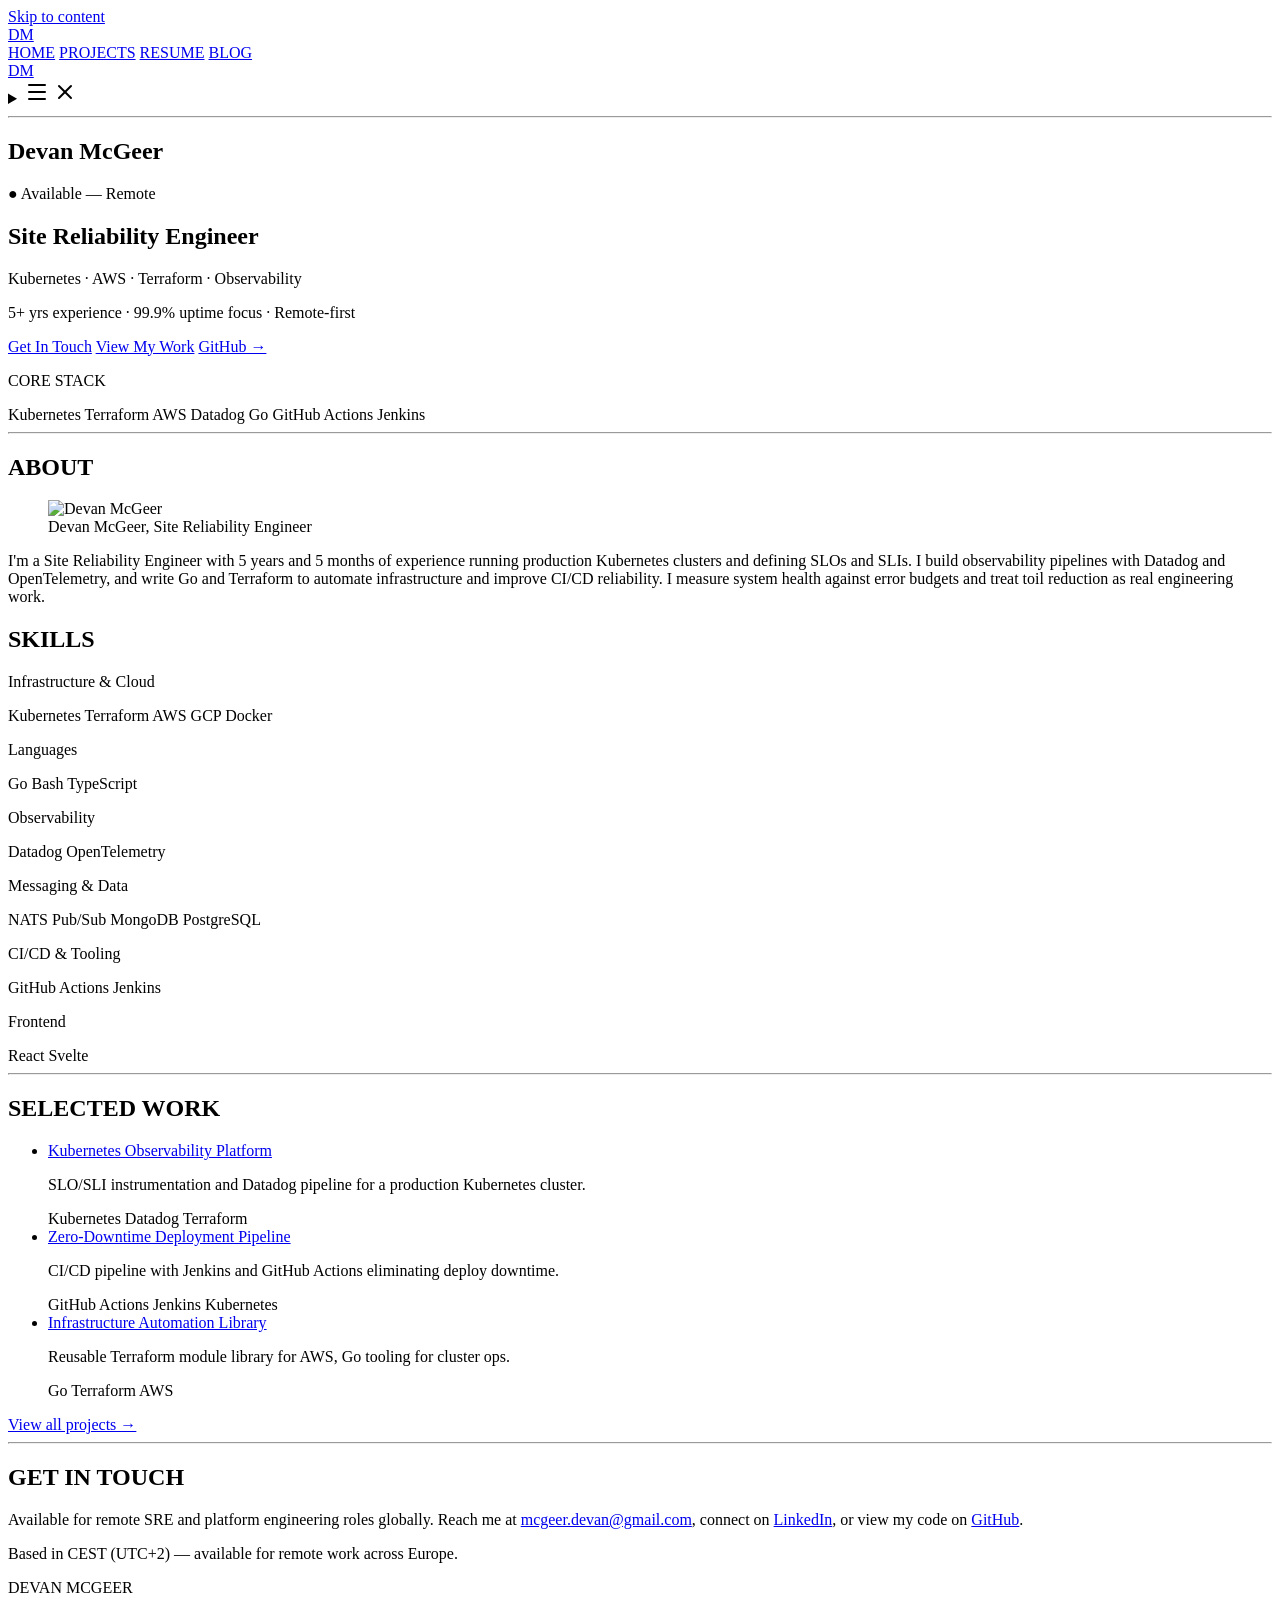
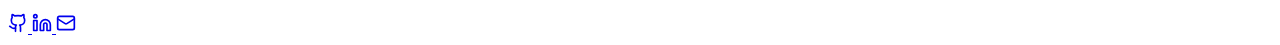
==== index.html @ 58bfe899 "Add mise static-site guardrails" ====
<!doctype html>
<html lang="en">
<head>
  <meta charset="UTF-8">
  <meta name="viewport" content="width=device-width, initial-scale=1.0">
  <meta http-equiv="Content-Security-Policy" content="default-src 'self'; script-src 'self'; style-src 'self'; font-src 'self'; img-src 'self' data: https://mcgeer.dev; connect-src 'self'; frame-src 'none'; object-src 'none'; base-uri 'self'; form-action 'self'">
  <title>Devan McGeer — Site Reliability Engineer</title>
  <meta name="description" content="Site Reliability Engineer with over 5 years of experience in Kubernetes, Terraform, Go, and AWS. Building observability pipelines, automating infrastructure, and improving CI/CD reliability for production systems.">
  <link rel="canonical" href="https://mcgeer.dev/">
  <meta property="og:title" content="Devan McGeer — Site Reliability Engineer">
  <meta property="og:description" content="Devan McGeer — Site Reliability Engineer based in South Africa. 5+ years experience in Kubernetes, Terraform, AWS, Datadog, and Go. Available for remote work globally.">
  <meta property="og:image" content="https://mcgeer.dev/og-image.png">
  <meta property="og:url" content="https://mcgeer.dev/">
  <meta property="og:type" content="website">
  <meta name="twitter:card" content="summary_large_image">
  <meta name="author" content="Devan McGeer">
  <meta name="robots" content="index, follow">
  <meta name="geo.region" content="ZA">
  <meta name="geo.placename" content="South Africa">
  <meta name="theme-color" content="#f9f8f5">
  <link rel="sitemap" type="application/xml" title="Sitemap" href="/sitemap.xml">
  <link rel="icon" type="image/svg+xml" href="/favicon.svg">
  <link rel="preload" href="/fonts/ibm-plex-mono-400.woff2" as="font" type="font/woff2" crossorigin>
  <link rel="preload" href="/fonts/ibm-plex-mono-700.woff2" as="font" type="font/woff2" crossorigin>
  <link rel="preload" href="/fonts/lexend-zetta-400.woff2" as="font" type="font/woff2" crossorigin>
  <link rel="stylesheet" href="/style.css">
  <script type="application/ld+json">
{
  "@context": "https://schema.org",
  "@type": "Person",
  "name": "Devan McGeer",
  "jobTitle": "Site Reliability Engineer",
  "url": "https://mcgeer.dev",
  "email": "mcgeer.devan@gmail.com",
  "image": "https://mcgeer.dev/assets/headshot.webp",
  "sameAs": [
    "https://github.com/McGeerDev",
    "https://www.linkedin.com/in/devan-mcgeer/"
  ],
  "description": "Site Reliability Engineer with over 5 years of experience in Kubernetes, Terraform, Go, and AWS. Specialising in observability, CI/CD reliability, and infrastructure automation.",
  "knowsAbout": ["Kubernetes", "Terraform", "AWS", "GCP", "Docker", "Go", "Datadog", "OpenTelemetry", "GitHub Actions", "Jenkins", "Site Reliability Engineering", "Infrastructure as Code", "Observability"],
  "address": {
    "@type": "PostalAddress",
    "addressCountry": "ZA"
  }
}
</script>
  <script type="application/ld+json">
{
  "@context": "https://schema.org",
  "@type": "WebSite",
  "name": "Devan McGeer — Site Reliability Engineer",
  "url": "https://mcgeer.dev"
}
</script>
</head>
<body>
  <a href="#main" class="skip-link">Skip to content</a>
  <div class="site">
    <div class="container">

      <header class="site-header">
        <!-- Desktop nav -->
        <nav class="nav-desktop" aria-label="Main navigation">
          <a href="/" class="nav-logo">DM</a>
          <div class="nav-links">
            <a href="/" class="nav-link active">HOME</a>
            <a href="/projects/" class="nav-link">PROJECTS</a>
            <a href="/resume/" class="nav-link">RESUME</a>
            <a href="/blog/" class="nav-link">BLOG</a>
          </div>
        </nav>
        <!-- Mobile nav -->
        <div class="nav-mobile">
          <a href="/" class="nav-logo">DM</a>
          <details class="nav-disclosure">
            <summary aria-label="Toggle navigation">
              <svg class="icon-open" xmlns="http://www.w3.org/2000/svg" width="24" height="24" viewBox="0 0 24 24" fill="none" stroke="currentColor" stroke-width="2" stroke-linecap="round" stroke-linejoin="round" aria-hidden="true"><path d="M4 5h16"/><path d="M4 12h16"/><path d="M4 19h16"/></svg>
              <svg class="icon-close" xmlns="http://www.w3.org/2000/svg" width="24" height="24" viewBox="0 0 24 24" fill="none" stroke="currentColor" stroke-width="2" stroke-linecap="round" stroke-linejoin="round" aria-hidden="true"><path d="M18 6 6 18"/><path d="m6 6 12 12"/></svg>
            </summary>
            <nav class="nav-mobile-menu" aria-label="Main navigation">
              <a href="/" class="nav-mobile-link active">HOME</a>
              <a href="/projects/" class="nav-mobile-link">PROJECTS</a>
              <a href="/resume/" class="nav-mobile-link">RESUME</a>
              <a href="/blog/" class="nav-mobile-link">BLOG</a>
            </nav>
          </details>
        </div>
      </header>

      <hr>

      <main id="main">

        <!-- Hero -->
        <section class="hero hero-layout" id="intro" aria-label="Introduction">
          <div class="hero-content-grid">
            <div class="hero-left">
              <h1>Devan McGeer</h1>
              <span class="avail-badge">&#x25cf; Available — Remote</span>
              <h2 class="hero-subtitle">Site Reliability Engineer</h2>
              <p class="hero-tagline">Kubernetes · AWS · Terraform · Observability</p>
              <p class="hero-stats">5+ yrs experience&nbsp;·&nbsp;99.9% uptime focus&nbsp;·&nbsp;Remote-first</p>
              <div class="hero-actions">
                <a href="mailto:mcgeer.devan@gmail.com" class="hero-cta">Get In Touch</a>
                <a href="/projects/" class="hero-cta hero-cta--secondary">View My Work</a>
                <a href="https://github.com/McGeerDev" target="_blank" rel="noopener noreferrer" class="hero-cta hero-cta--ghost">GitHub &#8594;</a>
              </div>
            </div>
            <div class="hero-right">
              <div class="hero-stack-panel">
                <p class="hero-stack-label">CORE STACK</p>
                <div class="hero-stack-chips">
                  <span class="pill">Kubernetes</span>
                  <span class="pill">Terraform</span>
                  <span class="pill">AWS</span>
                  <span class="pill">Datadog</span>
                  <span class="pill">Go</span>
                  <span class="pill">GitHub Actions</span>
                  <span class="pill">Jenkins</span>
                </div>
              </div>
            </div>
          </div>
        </section>

        <hr>

        <!-- Home Content: About + Skills -->
        <div class="home-content">
          <div class="two-col-grid">

            <!-- About -->
            <section id="about" aria-labelledby="about-heading">
              <h2 id="about-heading" class="section-heading">ABOUT</h2>
              <figure>
                <img
                  src="/assets/headshot.webp"
                  srcset="/assets/headshot-1x.webp 144w, /assets/headshot.webp 216w"
                  sizes="144px"
                  alt="Devan McGeer"
                  width="216"
                  height="216"
                  class="headshot"
                  loading="lazy"
                >
                <figcaption class="sr-only">Devan McGeer, Site Reliability Engineer</figcaption>
              </figure>
              <p class="about-bio">I'm a Site Reliability Engineer with 5 years and 5 months of experience running production Kubernetes clusters and defining SLOs and SLIs. I build observability pipelines with Datadog and OpenTelemetry, and write Go and Terraform to automate infrastructure and improve CI/CD reliability. I measure system health against error budgets and treat toil reduction as real engineering work.</p>
            </section>

            <!-- Skills -->
            <section id="skills" aria-labelledby="skills-heading">
              <h2 id="skills-heading" class="section-heading skills-heading">SKILLS</h2>
              <div class="skill-groups">

                <div>
                  <p class="skill-category">Infrastructure &amp; Cloud</p>
                  <div class="skill-chips">
                    <span class="pill">Kubernetes</span>
                    <span class="pill">Terraform</span>
                    <span class="pill">AWS</span>
                    <span class="pill">GCP</span>
                    <span class="pill">Docker</span>
                  </div>
                </div>

                <div>
                  <p class="skill-category">Languages</p>
                  <div class="skill-chips">
                    <span class="pill">Go</span>
                    <span class="pill">Bash</span>
                    <span class="pill">TypeScript</span>
                  </div>
                </div>

                <div>
                  <p class="skill-category">Observability</p>
                  <div class="skill-chips">
                    <span class="pill">Datadog</span>
                    <span class="pill">OpenTelemetry</span>
                  </div>
                </div>

                <div>
                  <p class="skill-category">Messaging &amp; Data</p>
                  <div class="skill-chips">
                    <span class="pill">NATS</span>
                    <span class="pill">Pub/Sub</span>
                    <span class="pill">MongoDB</span>
                    <span class="pill">PostgreSQL</span>
                  </div>
                </div>

                <div>
                  <p class="skill-category">CI/CD &amp; Tooling</p>
                  <div class="skill-chips">
                    <span class="pill">GitHub Actions</span>
                    <span class="pill">Jenkins</span>
                  </div>
                </div>

                <div>
                  <p class="skill-category">Frontend</p>
                  <div class="skill-chips">
                    <span class="pill">React</span>
                    <span class="pill">Svelte</span>
                  </div>
                </div>

              </div>
            </section>

          </div>
        </div>

        <hr>

        <!-- Selected Work -->
        <section id="selected-work" aria-labelledby="selected-work-heading" class="projects-teaser-section">
          <h2 id="selected-work-heading" class="section-heading">SELECTED WORK</h2>
          <ul class="projects-teaser-list">
            <li class="projects-teaser-item">
              <a href="/projects/" class="projects-teaser-title">Kubernetes Observability Platform</a>
              <p class="projects-teaser-desc">SLO/SLI instrumentation and Datadog pipeline for a production Kubernetes cluster.</p>
              <div class="projects-teaser-chips">
                <span class="pill">Kubernetes</span>
                <span class="pill">Datadog</span>
                <span class="pill">Terraform</span>
              </div>
            </li>
            <li class="projects-teaser-item">
              <a href="/projects/" class="projects-teaser-title">Zero-Downtime Deployment Pipeline</a>
              <p class="projects-teaser-desc">CI/CD pipeline with Jenkins and GitHub Actions eliminating deploy downtime.</p>
              <div class="projects-teaser-chips">
                <span class="pill">GitHub Actions</span>
                <span class="pill">Jenkins</span>
                <span class="pill">Kubernetes</span>
              </div>
            </li>
            <li class="projects-teaser-item">
              <a href="/projects/" class="projects-teaser-title">Infrastructure Automation Library</a>
              <p class="projects-teaser-desc">Reusable Terraform module library for AWS, Go tooling for cluster ops.</p>
              <div class="projects-teaser-chips">
                <span class="pill">Go</span>
                <span class="pill">Terraform</span>
                <span class="pill">AWS</span>
              </div>
            </li>
          </ul>
          <a href="/projects/" class="projects-view-all">View all projects &#8594;</a>
        </section>

        <hr>

        <!-- Contact -->
        <section id="contact" aria-labelledby="contact-heading" class="contact-section">
          <h2 id="contact-heading">GET IN TOUCH</h2>
          <p>Available for remote SRE and platform engineering roles globally. Reach me at <a href="mailto:mcgeer.devan@gmail.com">mcgeer.devan@gmail.com</a>, connect on <a href="https://www.linkedin.com/in/devan-mcgeer/" rel="noopener noreferrer" target="_blank">LinkedIn</a>, or view my code on <a href="https://github.com/McGeerDev" target="_blank" rel="noopener noreferrer">GitHub</a>.</p>
          <p class="contact-location">Based in CEST (UTC+2) &mdash; available for remote work across Europe.</p>
        </section>
      </main>

      <footer class="site-footer">
        <p class="footer-name">DEVAN MCGEER</p>
        <div class="footer-links">
          <a href="https://github.com/McGeerDev" target="_blank" rel="noopener noreferrer" aria-label="GitHub" class="footer-link">
            <svg xmlns="http://www.w3.org/2000/svg" width="20" height="20" viewBox="0 0 24 24" fill="none" stroke="currentColor" stroke-width="2" stroke-linecap="round" stroke-linejoin="round" aria-hidden="true"><path d="M15 22v-4a4.8 4.8 0 0 0-1-3.5c3 0 6-2 6-5.5.08-1.25-.27-2.48-1-3.5.28-1.15.28-2.35 0-3.5 0 0-1 0-3 1.5-2.64-.5-5.36-.5-8 0C6 2 5 2 5 2c-.3 1.15-.3 2.35 0 3.5A5.403 5.403 0 0 0 4 9c0 3.5 3 5.5 6 5.5-.39.49-.68 1.05-.85 1.65-.17.6-.22 1.23-.15 1.85v4"/><path d="M9 18c-4.51 2-5-2-7-2"/></svg>
          </a>
          <a href="https://www.linkedin.com/in/devan-mcgeer/" target="_blank" rel="noopener noreferrer" aria-label="LinkedIn" class="footer-link">
            <svg xmlns="http://www.w3.org/2000/svg" width="20" height="20" viewBox="0 0 24 24" fill="none" stroke="currentColor" stroke-width="2" stroke-linecap="round" stroke-linejoin="round" aria-hidden="true"><path d="M16 8a6 6 0 0 1 6 6v7h-4v-7a2 2 0 0 0-2-2 2 2 0 0 0-2 2v7h-4v-7a6 6 0 0 1 6-6z"/><rect width="4" height="12" x="2" y="9"/><circle cx="4" cy="4" r="2"/></svg>
          </a>
          <a href="mailto:mcgeer.devan@gmail.com" aria-label="Email" class="footer-link">
            <svg xmlns="http://www.w3.org/2000/svg" width="20" height="20" viewBox="0 0 24 24" fill="none" stroke="currentColor" stroke-width="2" stroke-linecap="round" stroke-linejoin="round" aria-hidden="true"><path d="m22 7-8.991 5.727a2 2 0 0 1-2.009 0L2 7"/><rect x="2" y="4" width="20" height="16" rx="2"/></svg>
          </a>
        </div>
      </footer>

    </div>
  </div>
</body>
</html>
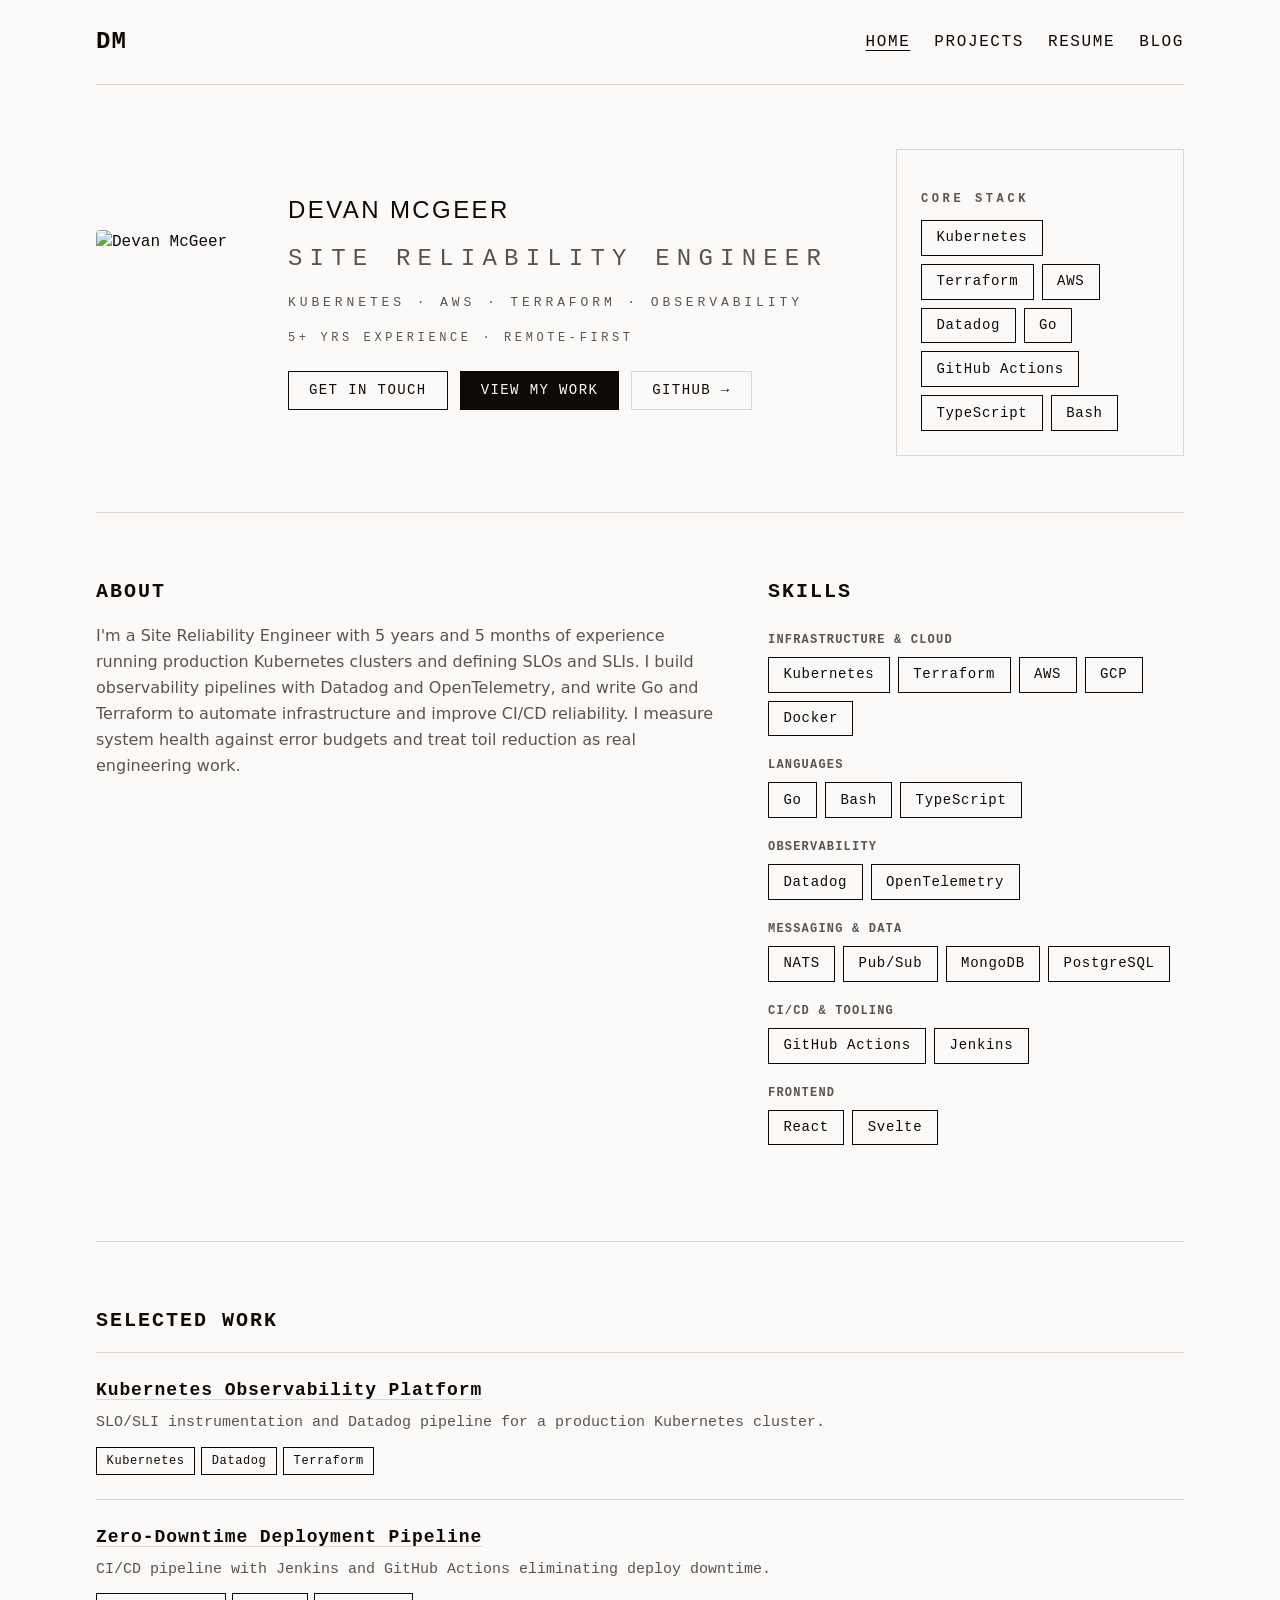
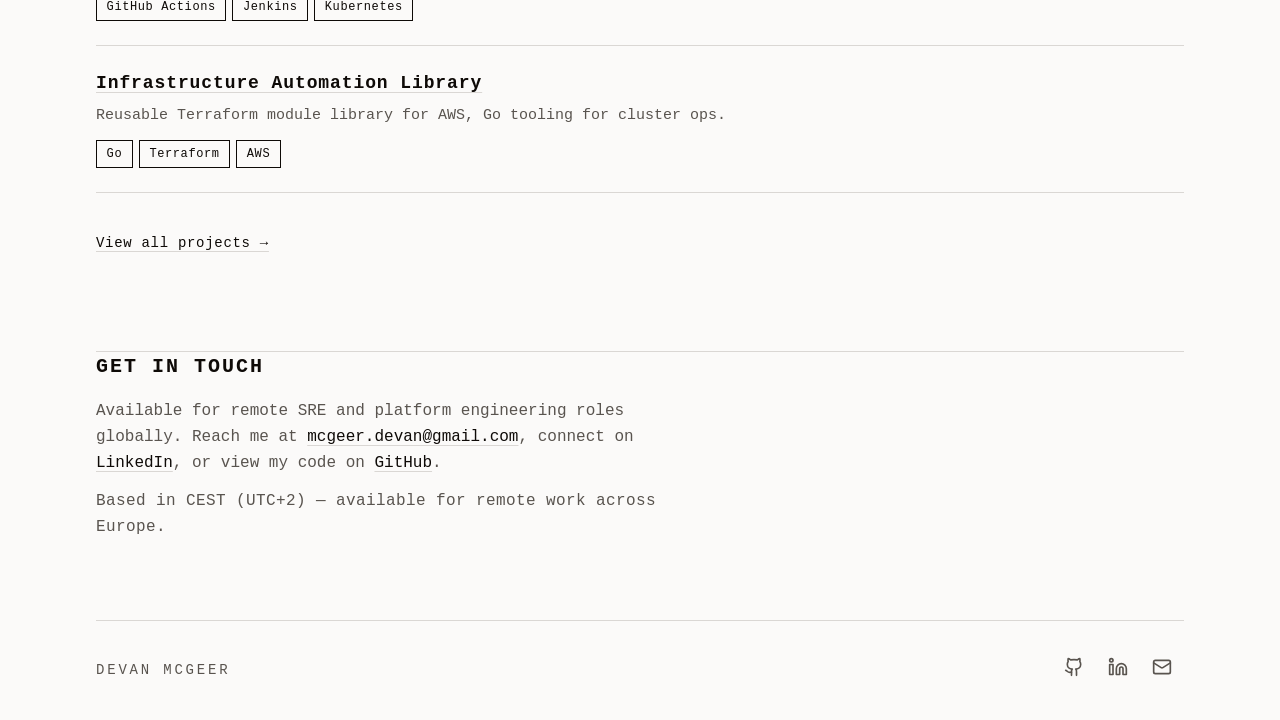
==== commit 843617a1: "Update portfolio hero and project stack" ====
--- a/index.html
+++ b/index.html
@@ -95,12 +95,25 @@
         <!-- Hero -->
         <section class="hero hero-layout" id="intro" aria-label="Introduction">
           <div class="hero-content-grid">
+            <figure class="hero-headshot">
+              <img
+                src="/assets/headshot.webp"
+                srcset="/assets/headshot-1x.webp 144w, /assets/headshot.webp 216w"
+                sizes="(min-width: 64rem) 144px, 144px"
+                alt="Devan McGeer"
+                width="216"
+                height="216"
+                class="headshot hero-image"
+                loading="eager"
+                fetchpriority="high"
+              >
+              <figcaption class="sr-only">Devan McGeer, Site Reliability Engineer</figcaption>
+            </figure>
             <div class="hero-left">
               <h1>Devan McGeer</h1>
-              <span class="avail-badge">&#x25cf; Available — Remote</span>
               <h2 class="hero-subtitle">Site Reliability Engineer</h2>
               <p class="hero-tagline">Kubernetes · AWS · Terraform · Observability</p>
-              <p class="hero-stats">5+ yrs experience&nbsp;·&nbsp;99.9% uptime focus&nbsp;·&nbsp;Remote-first</p>
+              <p class="hero-stats">5+ yrs experience&nbsp;·&nbsp;Remote-first</p>
               <div class="hero-actions">
                 <a href="mailto:mcgeer.devan@gmail.com" class="hero-cta">Get In Touch</a>
                 <a href="/projects/" class="hero-cta hero-cta--secondary">View My Work</a>
@@ -117,7 +130,8 @@
                   <span class="pill">Datadog</span>
                   <span class="pill">Go</span>
                   <span class="pill">GitHub Actions</span>
-                  <span class="pill">Jenkins</span>
+                  <span class="pill">TypeScript</span>
+                  <span class="pill">Bash</span>
                 </div>
               </div>
             </div>
@@ -133,19 +147,6 @@
             <!-- About -->
             <section id="about" aria-labelledby="about-heading">
               <h2 id="about-heading" class="section-heading">ABOUT</h2>
-              <figure>
-                <img
-                  src="/assets/headshot.webp"
-                  srcset="/assets/headshot-1x.webp 144w, /assets/headshot.webp 216w"
-                  sizes="144px"
-                  alt="Devan McGeer"
-                  width="216"
-                  height="216"
-                  class="headshot"
-                  loading="lazy"
-                >
-                <figcaption class="sr-only">Devan McGeer, Site Reliability Engineer</figcaption>
-              </figure>
               <p class="about-bio">I'm a Site Reliability Engineer with 5 years and 5 months of experience running production Kubernetes clusters and defining SLOs and SLIs. I build observability pipelines with Datadog and OpenTelemetry, and write Go and Terraform to automate infrastructure and improve CI/CD reliability. I measure system health against error budgets and treat toil reduction as real engineering work.</p>
             </section>
 
--- a/style.css
+++ b/style.css
@@ -0,0 +1,5 @@
+@font-face{font-family:'IBM Plex Mono';font-style:normal;font-weight:400;font-display:swap;src:local('IBM Plex Mono'),url('/fonts/ibm-plex-mono-400.woff2') format('woff2');unicode-range:U+0020-007E,U+00A0-00FF,U+2013,U+2014}@font-face{font-family:'IBM Plex Mono';font-style:normal;font-weight:700;font-display:swap;src:local('IBM Plex Mono Bold'),url('/fonts/ibm-plex-mono-700.woff2') format('woff2');unicode-range:U+0020-007E,U+00A0-00FF,U+2013,U+2014}@font-face{font-family:'Lexend Zetta';font-style:normal;font-weight:400;font-display:swap;src:local('Lexend Zetta'),url('/fonts/lexend-zetta-400.woff2') format('woff2');unicode-range:U+0020,U+0021,U+0022,U+0023,U+0026,U+0027,U+002B,U+002C,U+002D,U+002E,U+002F,U+0030-U+0039,U+003A,U+003B,U+003C,U+003D,U+003E,U+0040,U+0041-U+0058,U+005F,U+0061-U+007A,U+2013,U+2014}:root{--font-display:'Lexend Zetta',sans-serif;--font-body:'IBM Plex Mono',monospace;--color-background:oklch(0.985 0.002 80);--color-foreground:oklch(0.15 0.01 70);--color-muted-fg:oklch(0.45 0.01 70);--color-border:oklch(0.88 0.005 70)}*,*::before,*::after{box-sizing:border-box}html{font-size:100%}body{margin:0;font-family:var(--font-body);font-size:1rem;line-height:1.5;background-color:var(--color-background);color:var(--color-foreground);-webkit-font-smoothing:antialiased;-moz-osx-font-smoothing:grayscale}h1,h2,h3,h4,h5,h6{margin:0;font-weight:inherit}p{margin:0}a{color:inherit;text-decoration:none}ul{margin:0;padding:0;list-style:none}img{display:block;max-width:100%}.site{display:flex;flex-direction:column;min-height:100vh}.container{display:flex;flex-direction:column;flex:1;width:100%;max-width:72rem;margin-inline:auto;padding-inline:1rem}@media (min-width:40rem){.container{padding-inline:1.5rem}}@media (min-width:64rem){.container{padding-inline:2rem}}main{flex:1}.skip-link{position:absolute;left:-9999px;top:1rem}.skip-link:focus{left:1rem;z-index:50;background-color:var(--color-foreground);color:var(--color-background);padding:0.5rem 1rem}.site-header{padding-block:1.5rem}.nav-desktop{display:none;align-items:center;justify-content:space-between}@media (min-width:48rem){.nav-desktop{display:flex}}.nav-logo{font-size:1.5rem;font-weight:700;letter-spacing:0.05em}.nav-links{display:flex;gap:1.5rem}.nav-link{letter-spacing:0.1em;transition:color 150ms}.nav-link:hover{color:var(--color-muted-fg)}.nav-link:focus-visible{outline:2px solid var(--color-foreground);outline-offset:4px}.nav-link.active{text-decoration:underline;text-decoration-color:var(--color-foreground);text-underline-offset:4px}.nav-mobile{display:flex;align-items:center;justify-content:space-between}@media (min-width:48rem){.nav-mobile{display:none}}.nav-disclosure{position:relative}.nav-disclosure>summary{list-style:none;cursor:pointer;display:flex;align-items:center}.nav-disclosure>summary::-webkit-details-marker{display:none}.icon-close{display:none}.nav-disclosure[open] .icon-open{display:none}.nav-disclosure[open] .icon-close{display:block}.nav-mobile-menu{display:flex;flex-direction:column;border-top:1px solid var(--color-border);padding-top:1rem;margin-top:0.25rem}.nav-mobile-link{padding-block:0.75rem;font-size:1rem;text-transform:uppercase;letter-spacing:0.1em;transition:color 150ms}.nav-mobile-link:hover{color:var(--color-muted-fg)}.nav-mobile-link:focus-visible{outline:2px solid var(--color-foreground);outline-offset:4px}.nav-mobile-link.active{font-weight:700}hr{border:none;border-top:1px solid var(--color-border);margin:0}.hero{padding-top:2.5rem;padding-bottom:2.5rem}@media (min-width:40rem){.hero{padding-top:4rem;padding-bottom:3.5rem}}.hero h1{font-family:var(--font-display);font-size:clamp(2.5rem,5vw+1rem,5rem);font-weight:300;line-height:1.25;text-transform:uppercase;letter-spacing:0.1em}.hero p{margin-top:1rem;font-size:clamp(1rem,2vw+0.25rem,1.5rem);text-transform:uppercase;letter-spacing:0.3em;color:var(--color-muted-fg)}.page-title{padding-top:2.5rem;padding-bottom:1.5rem}@media (min-width:40rem){.page-title{padding-top:3.5rem;padding-bottom:2rem}}.page-title h1{font-family:var(--font-display);font-size:clamp(1.5rem,3vw+0.5rem,2.5rem);font-weight:300;text-transform:uppercase;letter-spacing:0.1em}.two-col-grid{display:grid;grid-template-columns:1fr;gap:3rem}@media (min-width:48rem){.two-col-grid{grid-template-columns:1.2fr 0.8fr}}.home-content{padding-top:3rem;padding-bottom:4rem}@media (min-width:40rem){.home-content{padding-top:4rem;padding-bottom:6rem}}.section-heading{font-size:1.25rem;font-weight:700;letter-spacing:0.1em;margin-bottom:1rem}.headshot{height:9rem;width:9rem;max-width:10rem;border-radius:0.25rem;object-fit:cover;margin-bottom:1.25rem}.about-bio{font-family:system-ui,sans-serif;font-size:1rem;line-height:1.625;color:var(--color-muted-fg)}.about-avail{margin-top:1rem;font-size:0.875rem;letter-spacing:0.05em;color:var(--color-muted-fg)}.skills-heading{margin-bottom:1.5rem}.skill-groups{display:flex;flex-direction:column;gap:1.25rem}.skill-category{font-size:0.75rem;font-weight:700;text-transform:uppercase;letter-spacing:0.1em;color:var(--color-muted-fg);margin-bottom:0.5rem}.skill-chips{display:flex;flex-wrap:wrap;gap:0.5rem}.pill{display:inline-block;border:1.5px solid var(--color-foreground);padding:0.4rem 0.9rem;font-size:0.875rem;letter-spacing:0.05em;transition:background-color 150ms,color 150ms}.pill:hover{background-color:var(--color-foreground);color:var(--color-background)}.pill:focus-visible{background-color:var(--color-foreground);color:var(--color-background);outline:2px solid var(--color-foreground);outline-offset:2px}.cv-button{display:inline-flex;align-items:center;gap:0.5rem;border:1px solid var(--color-foreground);padding:0.5rem 1.25rem;font-family:var(--font-body);font-size:0.875rem;text-transform:uppercase;letter-spacing:0.1em;margin-bottom:2.5rem;transition:background-color 150ms,color 150ms}.cv-button:hover{background-color:var(--color-foreground);color:var(--color-background)}.cv-button:focus-visible{background-color:var(--color-foreground);color:var(--color-background);outline:2px solid var(--color-foreground);outline-offset:2px}.experience-section{padding-bottom:3.5rem}@media (min-width:40rem){.experience-section{padding-bottom:5rem}}.exp-heading{font-size:1.25rem;font-weight:700;letter-spacing:0.1em;margin-bottom:2.5rem}.experience-entry+.experience-entry{border-top:1px solid var(--color-border);margin-top:2rem;padding-top:2rem}.role{display:grid;grid-template-columns:1fr;gap:0.25rem}@media (min-width:40rem){.role{grid-template-columns:10rem 1fr;gap:1.5rem}}.role+.role{margin-top:2rem}.role-date{font-size:0.875rem;letter-spacing:0.025em;color:var(--color-muted-fg);padding-top:0.125rem}.company-link{font-size:1.125rem;font-weight:700;letter-spacing:0.05em;text-decoration:underline;text-decoration-color:var(--color-border);text-underline-offset:4px;transition:text-decoration-color 150ms}.company-link:hover{text-decoration-color:var(--color-foreground)}.role-title{font-weight:700}.role-title.first{margin-top:0.25rem}.role-location{margin-top:0.125rem;font-size:0.875rem;letter-spacing:0.025em;color:var(--color-muted-fg)}.role-description{margin-top:0.75rem;max-width:36rem;font-size:1rem;line-height:1.625;color:var(--color-muted-fg)}.resume-bottom{padding-top:2.5rem;padding-bottom:3.5rem}@media (min-width:40rem){.resume-bottom{padding-top:3.5rem;padding-bottom:5rem}}.edu-school{font-weight:700}.edu-field{margin-top:0.25rem;font-size:1rem;color:var(--color-muted-fg)}.edu-dates{margin-top:0.25rem;font-size:0.875rem;letter-spacing:0.025em;color:var(--color-muted-fg)}.cert-list{display:flex;flex-direction:column;gap:0.5rem}.cert-list li{font-size:1rem;color:var(--color-muted-fg)}.not-found{display:flex;flex:1;flex-direction:column;align-items:center;justify-content:center;padding-block:6rem;text-align:center}.not-found h1{font-family:var(--font-display);font-size:3.75rem;font-weight:300;text-transform:uppercase;letter-spacing:0.05em}.not-found p{margin-top:1rem;font-size:1.125rem}.btn-outline{display:inline-block;margin-top:2rem;border:1px solid var(--color-foreground);padding:0.5rem 1.5rem;font-size:0.875rem;text-transform:uppercase;letter-spacing:0.05em;transition:background-color 150ms,color 150ms}.btn-outline:hover{background-color:var(--color-foreground);color:var(--color-background)}.btn-outline:focus-visible{background-color:var(--color-foreground);color:var(--color-background);outline:2px solid var(--color-foreground);outline-offset:2px}.site-footer{display:flex;align-items:center;justify-content:space-between;border-top:1px solid var(--color-border);padding-block:1.5rem}.footer-name{font-size:0.875rem;letter-spacing:0.2em;color:var(--color-muted-fg)}.footer-links{display:flex;gap:0}.footer-link{padding:0.75rem;color:var(--color-muted-fg);transition:color 150ms}.footer-link:hover{color:var(--color-foreground)}.footer-link:focus-visible{color:var(--color-foreground);outline:2px solid var(--color-foreground);outline-offset:2px}.hero-subtitle{margin-top:1rem;font-size:clamp(1rem,2vw+0.25rem,1.5rem);text-transform:uppercase;letter-spacing:0.3em;color:var(--color-muted-fg)}.hero-tagline{margin-top:1rem;font-size:0.8125rem;letter-spacing:0.2em;color:var(--color-muted-fg);text-transform:uppercase}.hero-cta{display:inline-flex;align-items:center;gap:0.5rem;border:1px solid var(--color-foreground);padding:0.5rem 1.25rem;font-family:var(--font-body);font-size:0.875rem;text-transform:uppercase;letter-spacing:0.1em;margin-top:1.5rem;color:inherit;text-decoration:none;transition:background-color 150ms,color 150ms}.hero-cta:hover{background-color:var(--color-foreground);color:var(--color-background)}.hero-cta:focus-visible{background-color:var(--color-foreground);color:var(--color-background);outline:2px solid var(--color-foreground);outline-offset:2px}.expertise-section{padding-bottom:3.5rem}@media (min-width:40rem){.expertise-section{padding-bottom:5rem}}.expertise-section h2{font-size:1.25rem;font-weight:700;letter-spacing:0.1em;margin-bottom:1.5rem}.expertise-section p{font-size:1rem;line-height:1.625;color:var(--color-muted-fg);max-width:42rem}.expertise-section p+p{margin-top:0.75rem}.contact-section{padding-bottom:3.5rem}@media (min-width:40rem){.contact-section{padding-bottom:5rem}}.contact-section h2{font-size:1.25rem;font-weight:700;letter-spacing:0.1em;margin-bottom:1rem}.contact-section p{font-size:1rem;line-height:1.625;color:var(--color-muted-fg);max-width:36rem}.contact-section a{color:var(--color-foreground);text-decoration:underline;text-decoration-color:var(--color-border);text-underline-offset:4px}.contact-section a:hover{text-decoration-color:var(--color-foreground)}.sr-only{position:absolute;width:1px;height:1px;padding:0;margin:-1px;overflow:hidden;clip:rect(0,0,0,0);white-space:nowrap;border-width:0}.hero-content-grid{display:flex;flex-direction:column;gap:3rem}@media (min-width:64rem){.hero-content-grid{flex-direction:row;align-items:flex-start;gap:4rem}}.hero-left{flex:1}.hero-right{flex:0 0 auto;width:18rem;min-width:0;display:none}@media (min-width:64rem){.hero-right{display:block}}.avail-badge{display:inline-block;margin-top:0.75rem;font-size:0.75rem;letter-spacing:0.1em;text-transform:uppercase;color:oklch(0.55 0.12 145)}.hero-stats{font-size:0.75rem;letter-spacing:0.1em;text-transform:uppercase;color:var(--color-muted-fg);margin-top:0.5rem}.hero-actions{display:flex;flex-wrap:wrap;gap:0.75rem;margin-top:1.5rem;align-items:center}.hero-actions .hero-cta{margin-top:0}.hero-cta--secondary{display:inline-flex;align-items:center;gap:0.5rem;border:1px solid var(--color-foreground);padding:0.5rem 1.25rem;font-family:var(--font-body);font-size:0.875rem;text-transform:uppercase;letter-spacing:0.1em;color:var(--color-background);background-color:var(--color-foreground);text-decoration:none;transition:background-color 150ms,color 150ms}.hero-cta--secondary:hover{background-color:var(--color-background);color:var(--color-foreground)}.hero-cta--secondary:focus-visible{background-color:var(--color-background);color:var(--color-foreground);outline:2px solid var(--color-foreground);outline-offset:2px}.hero-cta--ghost{display:inline-flex;align-items:center;gap:0.5rem;border:1px solid var(--color-border);padding:0.5rem 1.25rem;font-family:var(--font-body);font-size:0.875rem;text-transform:uppercase;letter-spacing:0.1em;color:inherit;text-decoration:none;transition:background-color 150ms,color 150ms}.hero-cta--ghost:hover{border-color:var(--color-foreground);color:var(--color-foreground)}.hero-cta--ghost:focus-visible{border-color:var(--color-foreground);color:var(--color-foreground);outline:2px solid var(--color-foreground);outline-offset:2px}.hero-stack-panel{border:1px solid var(--color-border);padding:1.5rem}.hero-stack-label{font-size:0.75rem;font-weight:700;letter-spacing:0.1em;text-transform:uppercase;color:var(--color-muted-fg);margin-bottom:0.75rem}.hero-stack-chips{display:flex;flex-wrap:wrap;gap:0.5rem}.project-entry{padding-top:2rem;padding-bottom:2rem;border-top:1px solid var(--color-border)}.project-entry:first-child{border-top:none;padding-top:0}.project-title{font-size:1.125rem;font-weight:700;letter-spacing:0.05em;margin-bottom:1rem}.project-title a{color:inherit;text-decoration:underline;text-decoration-color:var(--color-border);text-underline-offset:4px;transition:text-decoration-color 150ms}.project-title a:hover{text-decoration-color:var(--color-foreground)}.project-meta{margin-bottom:0.75rem}.project-stack-label{font-size:0.75rem;font-weight:700;letter-spacing:0.1em;text-transform:uppercase;color:var(--color-muted-fg);margin-bottom:0.5rem}.project-chips{display:flex;flex-wrap:wrap;gap:0.5rem;margin-bottom:1rem}.project-body{display:flex;flex-direction:column;gap:0.75rem;max-width:42rem}.project-label{font-size:0.75rem;font-weight:700;letter-spacing:0.1em;text-transform:uppercase;color:var(--color-muted-fg);margin-bottom:0.25rem}.project-text{font-size:1rem;line-height:1.625;color:var(--color-muted-fg)}.project-link{margin-top:1rem;font-size:0.875rem;letter-spacing:0.025em;color:var(--color-muted-fg)}.projects-teaser-section{padding-top:3rem;padding-bottom:4rem}@media (min-width:40rem){.projects-teaser-section{padding-top:4rem;padding-bottom:6rem}}.projects-teaser-list{list-style:none;display:flex;flex-direction:column;gap:0;margin:0;padding:0;margin-bottom:1.5rem}.projects-teaser-item{padding-top:1.5rem;padding-bottom:1.5rem;border-top:1px solid var(--color-border)}.projects-teaser-item:last-child{border-bottom:1px solid var(--color-border)}.projects-teaser-title{font-size:1.125rem;font-weight:700;letter-spacing:0.05em;text-decoration:underline;text-decoration-color:var(--color-border);text-underline-offset:4px;transition:text-decoration-color 150ms;display:block;margin-bottom:0.5rem}.projects-teaser-title:hover{text-decoration-color:var(--color-foreground)}.projects-teaser-desc{font-size:0.9375rem;line-height:1.5;color:var(--color-muted-fg);margin-bottom:0.75rem}.projects-teaser-chips{display:flex;flex-wrap:wrap;gap:0.375rem}.projects-teaser-chips .pill{font-size:0.75rem;padding:0.25rem 0.6rem}.projects-view-all{font-size:0.875rem;letter-spacing:0.05em;text-decoration:underline;text-decoration-color:var(--color-border);text-underline-offset:4px;transition:text-decoration-color 150ms;display:inline-block;margin-top:1rem}.projects-view-all:hover{text-decoration-color:var(--color-foreground)}.writing-teaser-section{padding-top:3rem;padding-bottom:4rem}@media (min-width:40rem){.writing-teaser-section{padding-top:4rem;padding-bottom:6rem}}.writing-teaser-list{list-style:none;margin:0;padding:0;margin-bottom:1.5rem}.writing-teaser-item{padding-top:1.25rem;padding-bottom:1.25rem;border-top:1px solid var(--color-border)}.writing-teaser-item:last-child{border-bottom:1px solid var(--color-border)}.writing-teaser-title{font-size:1rem;font-weight:700;letter-spacing:0.025em;text-decoration:underline;text-decoration-color:var(--color-border);text-underline-offset:4px;transition:text-decoration-color 150ms;display:block}.writing-teaser-title:hover{text-decoration-color:var(--color-foreground)}.writing-teaser-meta{font-size:0.875rem;letter-spacing:0.025em;color:var(--color-muted-fg);margin-top:0.25rem}.writing-view-all{font-size:0.875rem;letter-spacing:0.05em;text-decoration:underline;text-decoration-color:var(--color-border);text-underline-offset:4px;transition:text-decoration-color 150ms;display:inline-block;margin-top:1rem}.writing-view-all:hover{text-decoration-color:var(--color-foreground)}.post-list{list-style:none;margin:0;padding:0}.post-item{padding-top:1.5rem;padding-bottom:1.5rem;border-top:1px solid var(--color-border)}.post-item:last-child{border-bottom:1px solid var(--color-border)}.post-title{font-size:1.125rem;font-weight:700;letter-spacing:0.025em;text-decoration:underline;text-decoration-color:var(--color-border);text-underline-offset:4px;transition:text-decoration-color 150ms;display:block;margin-bottom:0.375rem}.post-title:hover{text-decoration-color:var(--color-foreground)}.post-date{font-size:0.875rem;letter-spacing:0.025em;color:var(--color-muted-fg);margin-bottom:0.375rem}.post-excerpt{font-size:0.9375rem;line-height:1.5;color:var(--color-muted-fg)}.post-meta{font-size:0.875rem;letter-spacing:0.025em;color:var(--color-muted-fg);margin-top:0.5rem;margin-bottom:2rem}.post-body{max-width:42rem}.post-body p{font-size:1rem;line-height:1.75;color:var(--color-muted-fg);margin-bottom:1.25rem}.post-body h2{font-size:1.125rem;font-weight:700;letter-spacing:0.05em;margin-top:2rem;margin-bottom:0.75rem}.cert-item{display:flex;flex-direction:column;gap:0.25rem;padding-top:0.75rem;padding-bottom:0.75rem;border-top:1px solid var(--color-border)}.cert-item:first-child{border-top:none;padding-top:0}.cert-name{font-size:1rem;color:var(--color-foreground)}.cert-meta{font-size:0.875rem;letter-spacing:0.025em;color:var(--color-muted-fg)}.cert-link{color:var(--color-foreground);text-decoration:underline;text-decoration-color:var(--color-border);text-underline-offset:4px;transition:text-decoration-color 150ms}.cert-link:hover{text-decoration-color:var(--color-foreground)}.contact-location{font-size:0.875rem;letter-spacing:0.025em;color:var(--color-muted-fg);margin-top:0.75rem}
+.hero-content-grid{gap:2rem}.hero-headshot{display:flex;justify-content:flex-start;margin:0}.hero-image{margin-bottom:0}.hero-left{min-width:0}@media (min-width:64rem){.hero-content-grid{align-items:center;gap:3rem}.hero-headshot{flex:0 0 auto}}
+@media (max-width:47.999rem){.hero h1{font-size:1.75rem;line-height:1.35}.hero-subtitle{letter-spacing:0.22em}.hero-tagline{letter-spacing:0.14em}}
+@media (max-width:47.999rem){.hero h1{font-size:1.6rem;letter-spacing:0.08em}.hero-actions{flex-direction:column;align-items:flex-start}.hero-actions .hero-cta{max-width:100%}.hero-tagline,.hero-stats{letter-spacing:0.12em}}
+.two-col-grid>*{min-width:0}
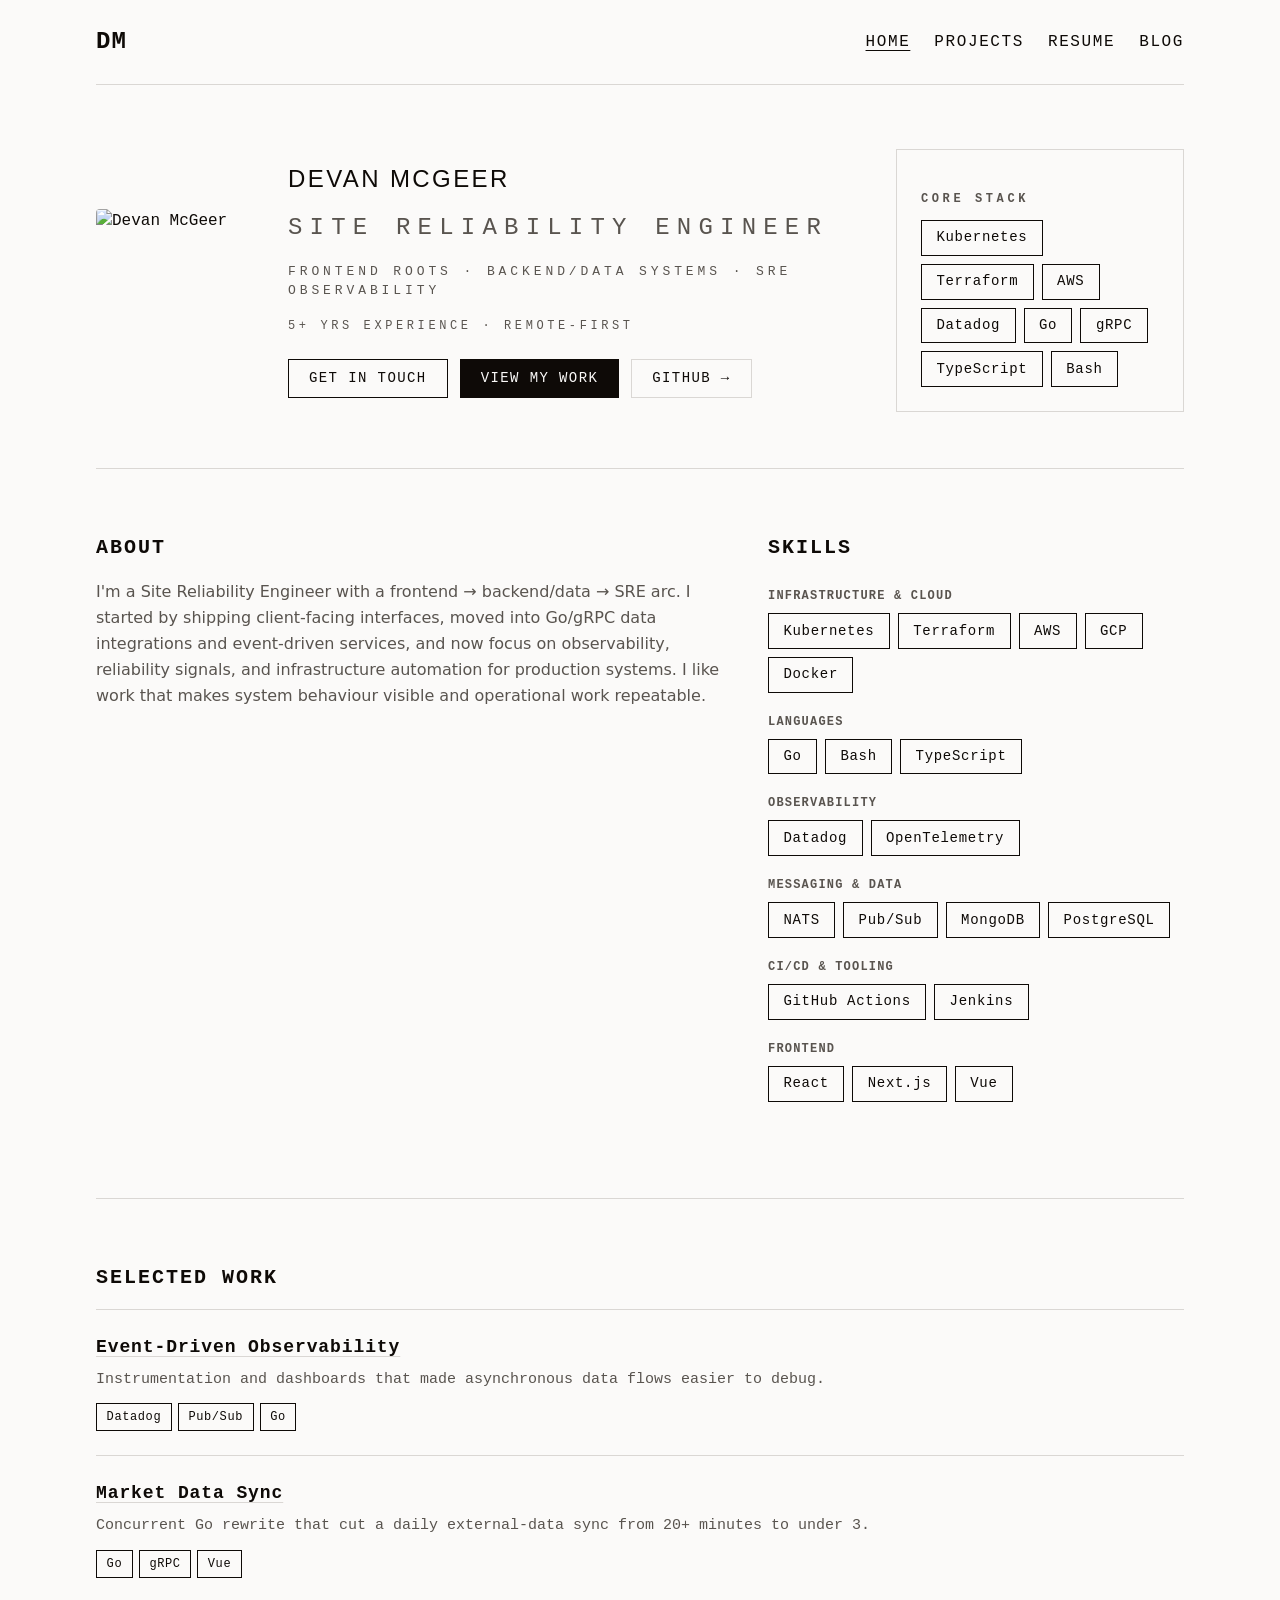
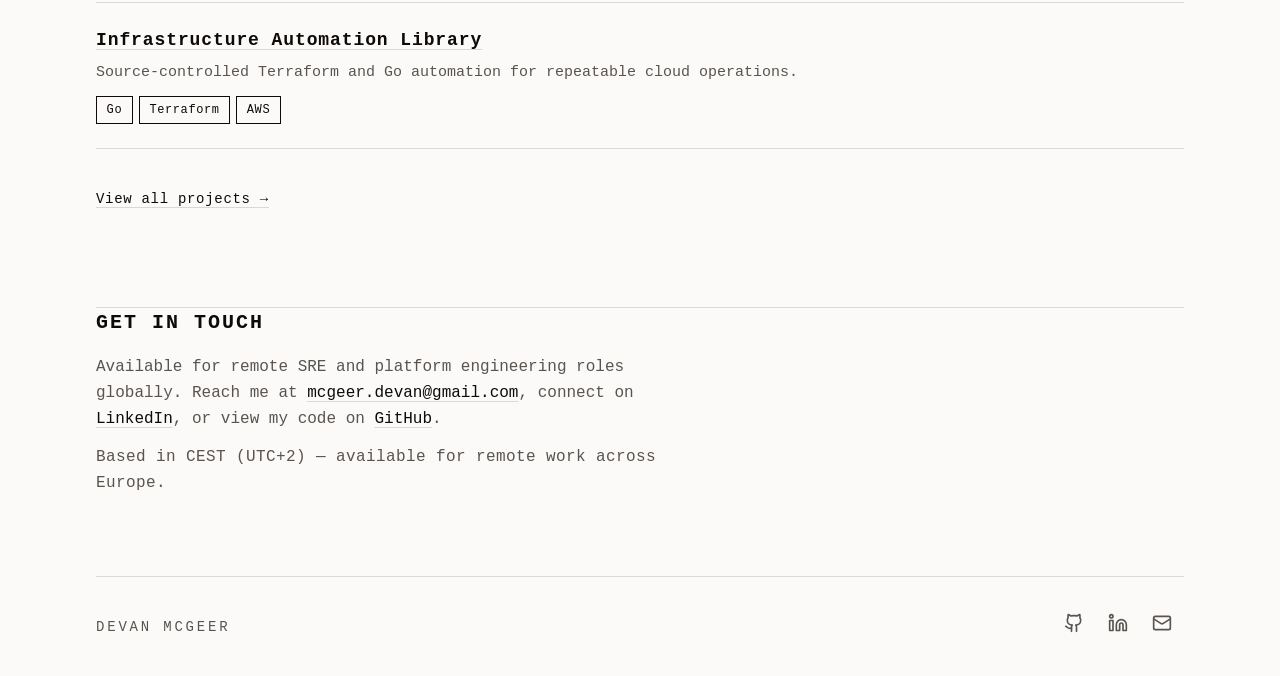
==== commit a135c48f: "Update portfolio experience descriptions" ====
--- a/index.html
+++ b/index.html
@@ -5,10 +5,10 @@
   <meta name="viewport" content="width=device-width, initial-scale=1.0">
   <meta http-equiv="Content-Security-Policy" content="default-src 'self'; script-src 'self'; style-src 'self'; font-src 'self'; img-src 'self' data: https://mcgeer.dev; connect-src 'self'; frame-src 'none'; object-src 'none'; base-uri 'self'; form-action 'self'">
   <title>Devan McGeer — Site Reliability Engineer</title>
-  <meta name="description" content="Site Reliability Engineer with over 5 years of experience in Kubernetes, Terraform, Go, and AWS. Building observability pipelines, automating infrastructure, and improving CI/CD reliability for production systems.">
+  <meta name="description" content="Site Reliability Engineer with 5+ years across frontend, backend/data systems, and SRE observability. Building reliable services with Go, Kubernetes, AWS, Terraform, and Datadog.">
   <link rel="canonical" href="https://mcgeer.dev/">
   <meta property="og:title" content="Devan McGeer — Site Reliability Engineer">
-  <meta property="og:description" content="Devan McGeer — Site Reliability Engineer based in South Africa. 5+ years experience in Kubernetes, Terraform, AWS, Datadog, and Go. Available for remote work globally.">
+  <meta property="og:description" content="Devan McGeer — Site Reliability Engineer based in South Africa. 5+ years from frontend delivery to backend/data systems and SRE observability. Available for remote work globally.">
   <meta property="og:image" content="https://mcgeer.dev/og-image.png">
   <meta property="og:url" content="https://mcgeer.dev/">
   <meta property="og:type" content="website">
@@ -37,8 +37,8 @@
     "https://github.com/McGeerDev",
     "https://www.linkedin.com/in/devan-mcgeer/"
   ],
-  "description": "Site Reliability Engineer with over 5 years of experience in Kubernetes, Terraform, Go, and AWS. Specialising in observability, CI/CD reliability, and infrastructure automation.",
-  "knowsAbout": ["Kubernetes", "Terraform", "AWS", "GCP", "Docker", "Go", "Datadog", "OpenTelemetry", "GitHub Actions", "Jenkins", "Site Reliability Engineering", "Infrastructure as Code", "Observability"],
+  "description": "Site Reliability Engineer with 5+ years across frontend delivery, backend/data systems, and SRE observability. Specialising in Go services, event-driven data flows, infrastructure automation, and reliability signals.",
+  "knowsAbout": ["Kubernetes", "Terraform", "AWS", "GCP", "Docker", "Go", "gRPC", "Datadog", "OpenTelemetry", "GitHub Actions", "Jenkins", "Site Reliability Engineering", "Infrastructure as Code", "Observability", "React", "Next.js", "Vue"],
   "address": {
     "@type": "PostalAddress",
     "addressCountry": "ZA"
@@ -112,7 +112,7 @@
             <div class="hero-left">
               <h1>Devan McGeer</h1>
               <h2 class="hero-subtitle">Site Reliability Engineer</h2>
-              <p class="hero-tagline">Kubernetes · AWS · Terraform · Observability</p>
+              <p class="hero-tagline">Frontend roots · Backend/data systems · SRE observability</p>
               <p class="hero-stats">5+ yrs experience&nbsp;·&nbsp;Remote-first</p>
               <div class="hero-actions">
                 <a href="mailto:mcgeer.devan@gmail.com" class="hero-cta">Get In Touch</a>
@@ -129,7 +129,7 @@
                   <span class="pill">AWS</span>
                   <span class="pill">Datadog</span>
                   <span class="pill">Go</span>
-                  <span class="pill">GitHub Actions</span>
+                  <span class="pill">gRPC</span>
                   <span class="pill">TypeScript</span>
                   <span class="pill">Bash</span>
                 </div>
@@ -147,7 +147,7 @@
             <!-- About -->
             <section id="about" aria-labelledby="about-heading">
               <h2 id="about-heading" class="section-heading">ABOUT</h2>
-              <p class="about-bio">I'm a Site Reliability Engineer with 5 years and 5 months of experience running production Kubernetes clusters and defining SLOs and SLIs. I build observability pipelines with Datadog and OpenTelemetry, and write Go and Terraform to automate infrastructure and improve CI/CD reliability. I measure system health against error budgets and treat toil reduction as real engineering work.</p>
+              <p class="about-bio">I'm a Site Reliability Engineer with a frontend → backend/data → SRE arc. I started by shipping client-facing interfaces, moved into Go/gRPC data integrations and event-driven services, and now focus on observability, reliability signals, and infrastructure automation for production systems. I like work that makes system behaviour visible and operational work repeatable.</p>
             </section>
 
             <!-- Skills -->
@@ -205,7 +205,8 @@
                   <p class="skill-category">Frontend</p>
                   <div class="skill-chips">
                     <span class="pill">React</span>
-                    <span class="pill">Svelte</span>
+                    <span class="pill">Next.js</span>
+                    <span class="pill">Vue</span>
                   </div>
                 </div>
 
@@ -222,26 +223,26 @@
           <h2 id="selected-work-heading" class="section-heading">SELECTED WORK</h2>
           <ul class="projects-teaser-list">
             <li class="projects-teaser-item">
-              <a href="/projects/" class="projects-teaser-title">Kubernetes Observability Platform</a>
-              <p class="projects-teaser-desc">SLO/SLI instrumentation and Datadog pipeline for a production Kubernetes cluster.</p>
+              <a href="/projects/" class="projects-teaser-title">Event-Driven Observability</a>
+              <p class="projects-teaser-desc">Instrumentation and dashboards that made asynchronous data flows easier to debug.</p>
               <div class="projects-teaser-chips">
-                <span class="pill">Kubernetes</span>
                 <span class="pill">Datadog</span>
-                <span class="pill">Terraform</span>
+                <span class="pill">Pub/Sub</span>
+                <span class="pill">Go</span>
               </div>
             </li>
             <li class="projects-teaser-item">
-              <a href="/projects/" class="projects-teaser-title">Zero-Downtime Deployment Pipeline</a>
-              <p class="projects-teaser-desc">CI/CD pipeline with Jenkins and GitHub Actions eliminating deploy downtime.</p>
+              <a href="/projects/" class="projects-teaser-title">Market Data Sync</a>
+              <p class="projects-teaser-desc">Concurrent Go rewrite that cut a daily external-data sync from 20+ minutes to under 3.</p>
               <div class="projects-teaser-chips">
-                <span class="pill">GitHub Actions</span>
-                <span class="pill">Jenkins</span>
-                <span class="pill">Kubernetes</span>
+                <span class="pill">Go</span>
+                <span class="pill">gRPC</span>
+                <span class="pill">Vue</span>
               </div>
             </li>
             <li class="projects-teaser-item">
               <a href="/projects/" class="projects-teaser-title">Infrastructure Automation Library</a>
-              <p class="projects-teaser-desc">Reusable Terraform module library for AWS, Go tooling for cluster ops.</p>
+              <p class="projects-teaser-desc">Source-controlled Terraform and Go automation for repeatable cloud operations.</p>
               <div class="projects-teaser-chips">
                 <span class="pill">Go</span>
                 <span class="pill">Terraform</span>
